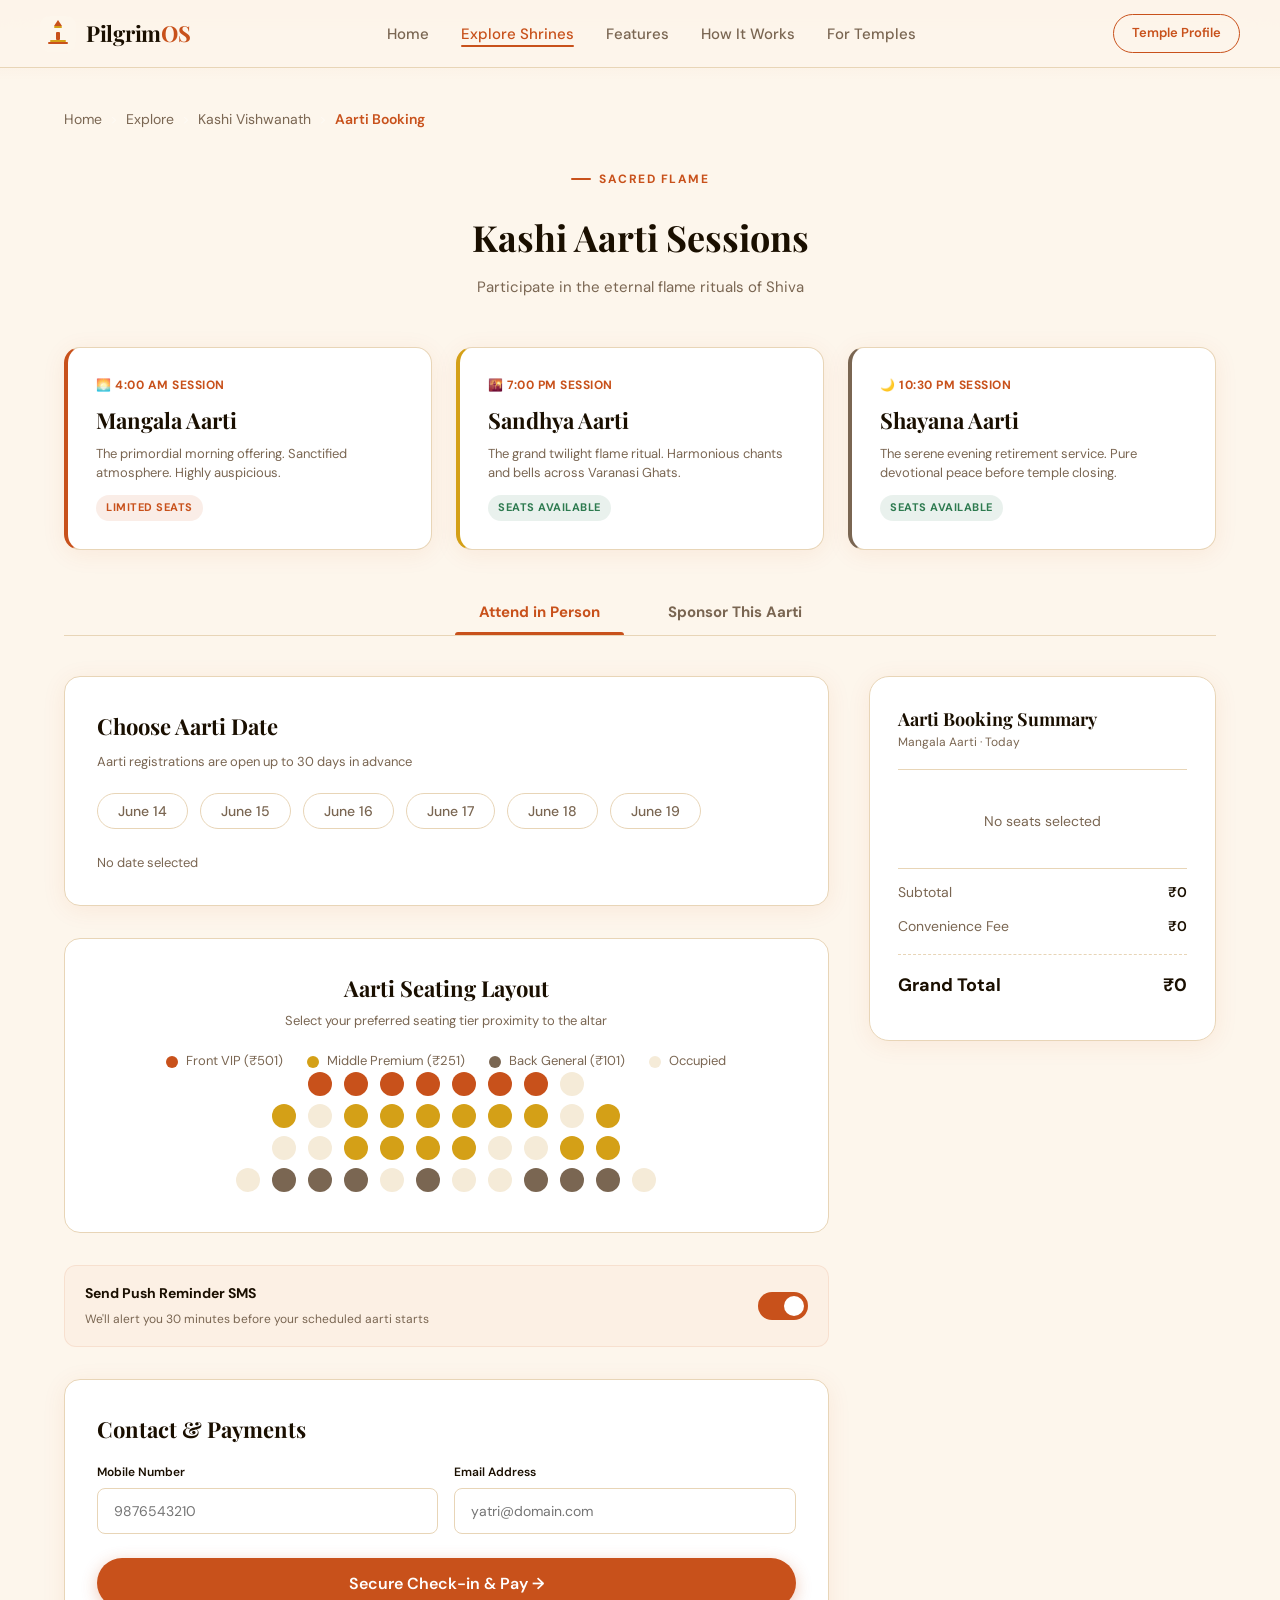
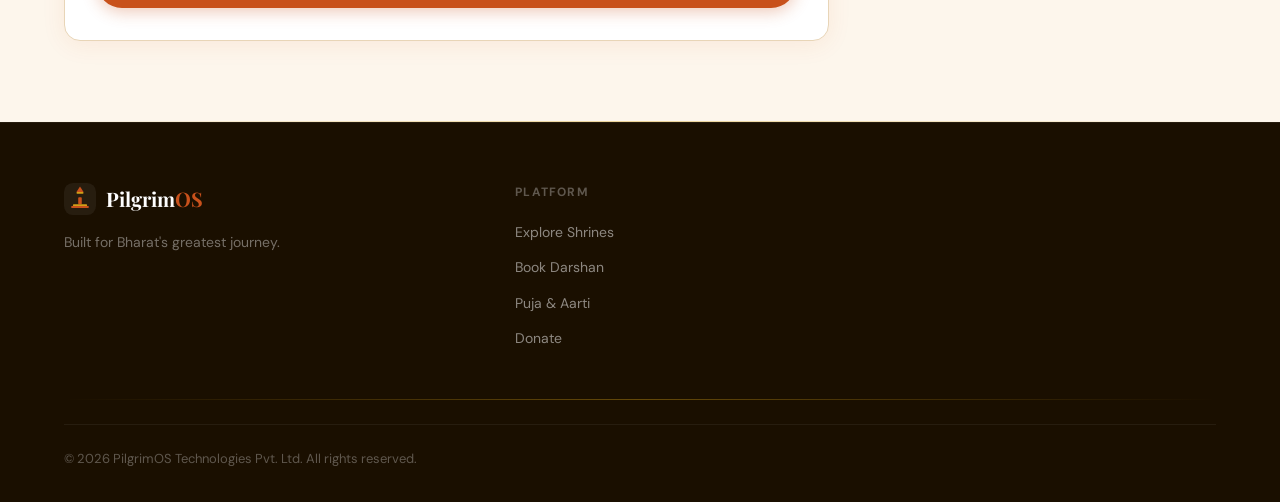
==== booking-aarti.html @ be3bb315 "Add files via upload" ====
<!DOCTYPE html>
<html lang="en">
<head>
  <meta charset="UTF-8" />
  <meta name="viewport" content="width=device-width, initial-scale=1.0" />
  <title>Book Aarti Session — PilgrimOS</title>
  <meta name="description" content="Attend sacred Kashi Vishwanath temple aarti in person or sponsor from afar. Choose seating maps, announce family Gotra during recitations." />
  <link rel="stylesheet" href="styles.css" />
  <link rel="stylesheet" href="styles-extra.css" />
  <link rel="icon" href="data:image/svg+xml,<svg xmlns='http://www.w3.org/2000/svg' viewBox='0 0 32 32'><text y='26' font-size='28'>🛕</text></svg>" />
</head>
<body>

<canvas id="confetti-canvas"></canvas>

<div class="hero-gradient-bar"></div>

<!-- NAVBAR -->
<nav class="navbar" id="navbar">
  <div class="navbar-inner">
    <a href="index.html" class="nav-logo">
      <svg class="nav-logo-icon" viewBox="0 0 36 36" fill="none">
        <rect width="36" height="36" rx="10" fill="#FDF6EC"/>
        <path d="M18 4L22 10H14L18 4Z" fill="#C8511B"/>
        <rect x="14" y="10" width="8" height="2" rx="1" fill="#D4A017"/>
        <rect x="16" y="16" width="4" height="8" rx="1" fill="#C8511B"/>
        <rect x="10" y="24" width="16" height="2" rx="1" fill="#D4A017"/>
        <rect x="8" y="26" width="20" height="2" rx="1" fill="#C8511B"/>
      </svg>
      <span class="nav-logo-text">Pilgrim<span>OS</span></span>
    </a>
    <ul class="nav-links">
      <li><a href="index.html">Home</a></li>
      <li><a href="explore.html" class="active">Explore Shrines</a></li>
      <li><a href="index.html#features">Features</a></li>
      <li><a href="index.html#how-it-works">How It Works</a></li>
      <li><a href="#" onclick="return false;">For Temples</a></li>
    </ul>
    <div class="nav-actions">
      <a href="shrine.html" class="btn btn-ghost btn-sm">Temple Profile</a>
    </div>
  </div>
</nav>

<!-- ============================================================
     BREADCRUMBS & CONTENT
============================================================ -->
<section class="section" style="padding: 40px 0 80px;">
  <div class="container">
    
    <!-- Breadcrumbs -->
    <div class="breadcrumbs" style="color: var(--muted); margin-bottom: 32px;">
      <a href="index.html" style="color: var(--muted);">Home</a>
      <span>&gt;</span>
      <a href="explore.html" style="color: var(--muted);">Explore</a>
      <span>&gt;</span>
      <a href="shrine.html" style="color: var(--muted);">Kashi Vishwanath</a>
      <span>&gt;</span>
      <span style="color: var(--saffron); font-weight: 600;">Aarti Booking</span>
    </div>

    <!-- Page Title -->
    <div style="text-align: center; margin-bottom: 48px;">
      <div class="section-label" style="justify-content:center;">Sacred Flame</div>
      <h1 style="font-family:'Playfair Display',serif; font-size:36px; font-weight:700; color:var(--dark); margin-top:8px;">
        Kashi Aarti Sessions
      </h1>
      <p style="font-size:15px; color:var(--muted); margin-top:8px;">Participate in the eternal flame rituals of Shiva</p>
    </div>

    <!-- SUCCESS SCREEN CONTAINER -->
    <div id="aarti-flow-container">
      
      <!-- ============================================================
           AARTI SCHEDULE CARDS
      ============================================================ -->
      <div class="aarti-grid">
        <div class="aarti-card" onclick="selectAartiSession('mangala', 'Mangala Aarti — 4:00 AM')" style="border-left: 4px solid var(--saffron); cursor:pointer;">
          <div class="aarti-time">🌅 4:00 AM Session</div>
          <h3 style="font-family:'Playfair Display',serif; font-size:22px; font-weight:700; margin-bottom:6px;">Mangala Aarti</h3>
          <p style="font-size:13px; color:var(--muted); line-height:1.5;">The primordial morning offering. Sanctified atmosphere. Highly auspicious.</p>
          <span class="tier-badge-label" style="position:static; display:inline-block; margin-top:12px; background:rgba(200,81,27,0.1); color:var(--saffron);">Limited seats</span>
        </div>

        <div class="aarti-card" onclick="selectAartiSession('sandhya', 'Sandhya Aarti — 7:00 PM')" style="border-left: 4px solid var(--gold); cursor:pointer;">
          <div class="aarti-time">🌇 7:00 PM Session</div>
          <h3 style="font-family:'Playfair Display',serif; font-size:22px; font-weight:700; margin-bottom:6px;">Sandhya Aarti</h3>
          <p style="font-size:13px; color:var(--muted); line-height:1.5;">The grand twilight flame ritual. Harmonious chants and bells across Varanasi Ghats.</p>
          <span class="tier-badge-label" style="position:static; display:inline-block; margin-top:12px; background:rgba(45,122,79,0.1); color:var(--success);">Seats Available</span>
        </div>

        <div class="aarti-card" onclick="selectAartiSession('shayana', 'Shayana Aarti — 10:30 PM')" style="border-left: 4px solid #7A6652; cursor:pointer;">
          <div class="aarti-time">🌙 10:30 PM Session</div>
          <h3 style="font-family:'Playfair Display',serif; font-size:22px; font-weight:700; margin-bottom:6px;">Shayana Aarti</h3>
          <p style="font-size:13px; color:var(--muted); line-height:1.5;">The serene evening retirement service. Pure devotional peace before temple closing.</p>
          <span class="tier-badge-label" style="position:static; display:inline-block; margin-top:12px; background:rgba(45,122,79,0.1); color:var(--success);">Seats Available</span>
        </div>
      </div>

      <!-- ============================================================
           FLOW CHOOOSER TABS
      ============================================================ */ -->
      <div style="display:flex; justify-content:center; gap:20px; border-bottom:1.5px solid var(--border); margin-bottom:40px; padding-bottom:1px;">
        <button type="button" class="tab-item aarti-flow-tab active" data-flow="person" style="padding: 12px 24px; font-weight: 700;">Attend in Person</button>
        <button type="button" class="tab-item aarti-flow-tab" data-flow="sponsor" style="padding: 12px 24px; font-weight: 700;">Sponsor This Aarti</button>
      </div>

      <!-- ============================================================
           TWO-PANEL WORKFLOW
      ============================================================ -->
      <div class="wizard-container">
        
        <!-- Left Pane: Interaction Fields -->
        <div>
          <!-- Date selector -->
          <div style="background:var(--white); border:1.5px solid var(--border); border-radius:16px; padding:32px; box-shadow:var(--card-shadow); margin-bottom:32px;">
            <h3 style="font-family:'Playfair Display',serif; font-size:22px; font-weight:700; color:var(--dark); margin-bottom:8px;">Choose Aarti Date</h3>
            <p style="font-size:13px; color:var(--muted); margin-bottom:20px;">Aarti registrations are open up to 30 days in advance</p>
            <div style="display:flex; gap:12px; overflow-x:auto; padding-bottom:12px; scrollbar-width:none;">
              <button class="pill" onclick="selectAartiDate(14)">June 14</button>
              <button class="pill" onclick="selectAartiDate(15)">June 15</button>
              <button class="pill" onclick="selectAartiDate(16)">June 16</button>
              <button class="pill" onclick="selectAartiDate(17)">June 17</button>
              <button class="pill" onclick="selectAartiDate(18)">June 18</button>
              <button class="pill" onclick="selectAartiDate(19)">June 19</button>
            </div>
            <p id="selected-aarti-date-text" style="font-size:13px; color:var(--muted); margin-top:12px;">No date selected</p>
          </div>

          <!-- PANEL A: ATTEND IN PERSON -->
          <div id="aarti-person-panel" style="display:block;">
            <div class="seat-map-container" style="margin-top:0;">
              <h3 style="font-family:'Playfair Display',serif; font-size:22px; font-weight:700; color:var(--dark); margin-bottom:4px;">Aarti Seating Layout</h3>
              <p style="font-size:13px; color:var(--muted);">Select your preferred seating tier proximity to the altar</p>
              
              <!-- Seat Legend -->
              <div class="seat-legend" style="margin-top:20px;">
                <div class="legend-item"><span class="legend-dot" style="background:var(--saffron);"></span> Front VIP (₹501)</div>
                <div class="legend-item"><span class="legend-dot" style="background:var(--gold);"></span> Middle Premium (₹251)</div>
                <div class="legend-item"><span class="legend-dot" style="background:#7A6652;"></span> Back General (₹101)</div>
                <div class="legend-item"><span class="legend-dot" style="background:var(--parchment-dark);"></span> Occupied</div>
              </div>

              <!-- Layout Matrix -->
              <div id="seat-map-grid"></div>
            </div>

            <!-- Reminder settings -->
            <div class="switch-container" style="margin-top:0; margin-bottom:32px;">
              <div>
                <strong style="color:var(--dark); font-size:14px; display:block;">Send Push Reminder SMS</strong>
                <span style="font-size:12px; color:var(--muted);">We'll alert you 30 minutes before your scheduled aarti starts</span>
              </div>
              <label class="switch">
                <input type="checkbox" checked />
                <span class="slider"></span>
              </label>
            </div>
          </div>

          <!-- PANEL B: SPONSOR AARTI (Hidden by default) -->
          <div id="aarti-sponsor-panel" style="display:none; background:var(--white); border:1.5px solid var(--border); border-radius:16px; padding:32px; box-shadow:var(--card-shadow); margin-bottom:32px;">
            <h3 style="font-family:'Playfair Display',serif; font-size:22px; font-weight:700; color:var(--dark); margin-bottom:4px;">Aarti Sponsorship Offerings</h3>
            <p style="font-size:13px; color:var(--muted); margin-bottom:24px;">Contribute to the temple operations. Your family gotram will be declared at the altar.</p>

            <!-- Preset Amounts Selector -->
            <div style="margin-bottom:20px;">
              <label style="display:block; font-size:13px; font-weight:600; color:var(--dark); margin-bottom:8px;">Offering Presets</label>
              <div class="presets-grid">
                <button type="button" class="preset-btn selected" onclick="selectAartiSponsorPreset(this, 501)">₹501</button>
                <button type="button" class="preset-btn" onclick="selectAartiSponsorPreset(this, 1100)">₹1,100</button>
                <button type="button" class="preset-btn" onclick="selectAartiSponsorPreset(this, 2100)">₹2,100</button>
                <button type="button" class="preset-btn" onclick="selectAartiSponsorPreset(this, 5100)">₹5,100</button>
              </div>
              <input type="number" class="form-input" id="sponsor-custom-amt" placeholder="Or enter Custom Amount (₹)" oninput="updateAartiSponsorCustom(this.value)" />
            </div>

            <!-- Occasion Details -->
            <div class="form-row" style="grid-template-columns:1fr 1fr;">
              <div>
                <label style="display:block; font-size:12px; font-weight:600; margin-bottom:6px;">Occasion Category</label>
                <select class="form-input" id="sponsor-occasion" onchange="aartiState.sponsorshipOccasion = this.value">
                  <option>General Devotion</option>
                  <option>Birthday Blessing</option>
                  <option>Anniversary Blessing</option>
                  <option>Memorial Rememberance</option>
                </select>
              </div>
              <div>
                <label style="display:block; font-size:12px; font-weight:600; margin-bottom:6px;">Devotee Family Name</label>
                <input type="text" class="form-input" id="sponsor-name" placeholder="E.g. Sharma Family, Bangalore" oninput="aartiState.sponsorName = this.value" />
              </div>
            </div>

            <div style="margin-top:16px;">
              <label style="display:block; font-size:12px; font-weight:600; margin-bottom:6px;">On Behalf of (Ganga Sankalp Recitation)</label>
              <input type="text" class="form-input" id="sponsor-behalf" placeholder="Family member names / spiritual purpose" oninput="aartiState.onBehalfOf = this.value" />
            </div>

            <!-- Announcement toggle -->
            <div class="switch-container" style="margin-top:24px;">
              <div>
                <strong style="color:var(--dark); font-size:14px; display:block;">Read out my name in tonight's live announcement</strong>
                <span style="font-size:12px; color:var(--muted);">Broadcasted locally and online via live feed</span>
              </div>
              <label class="switch">
                <input type="checkbox" id="sponsor-announcement" checked onchange="aartiState.shrineAnnouncement = this.checked" />
                <span class="slider"></span>
              </label>
            </div>
          </div>

          <!-- DEVOTEE INFO & PAY BUTTON -->
          <div style="background:var(--white); border:1.5px solid var(--border); border-radius:16px; padding:32px; box-shadow:var(--card-shadow);">
            <h3 style="font-family:'Playfair Display',serif; font-size:22px; font-weight:700; color:var(--dark); margin-bottom:16px;">Contact & Payments</h3>
            <div class="form-row" style="grid-template-columns:1fr 1fr; margin-top:0; margin-bottom:24px;">
              <div>
                <label style="display:block; font-size:12px; font-weight:600; margin-bottom:6px;">Mobile Number</label>
                <input type="tel" class="form-input" placeholder="9876543210" required />
              </div>
              <div>
                <label style="display:block; font-size:12px; font-weight:600; margin-bottom:6px;">Email Address</label>
                <input type="email" class="form-input" placeholder="yatri@domain.com" required />
              </div>
            </div>
            
            <form onsubmit="processAartiBooking(event)">
              <button type="submit" class="btn btn-primary" id="aarti-booking-submit-btn" style="width: 100%; height:50px; font-size:16px;">
                Secure Check-in &amp; Pay &rarr;
              </button>
            </form>
          </div>
        </div>

        <!-- Right Pane: Invoice summary panel -->
        <aside class="summary-card" id="aarti-invoice-panel"></aside>

      </div>
    </div>
  </div>
</section>

<div class="gold-divider"></div>

<!-- FOOTER -->
<footer class="footer">
  <div class="container">
    <div class="footer-grid">
      <div class="footer-brand">
        <div class="footer-logo">
          <a href="index.html" class="nav-logo">
            <svg width="32" height="32" viewBox="0 0 36 36" fill="none">
              <rect width="36" height="36" rx="10" fill="rgba(255,255,255,0.06)"/>
              <path d="M18 4L22 10H14L18 4Z" fill="#C8511B"/>
              <rect x="14" y="10" width="8" height="2" rx="1" fill="#D4A017"/>
              <rect x="16" y="16" width="4" height="8" rx="1" fill="#C8511B"/>
              <rect x="10" y="24" width="16" height="2" rx="1" fill="#D4A017"/>
              <rect x="8" y="26" width="20" height="2" rx="1" fill="#C8511B"/>
            </svg>
            <span style="font-family:'Playfair Display',serif;font-size:20px;font-weight:700;color:white;">Pilgrim<span style="color:#C8511B;">OS</span></span>
          </a>
        </div>
        <p class="footer-tagline">Built for Bharat's greatest journey.</p>
      </div>
      <div>
        <p class="footer-col-title">Platform</p>
        <ul class="footer-links">
          <li><a href="explore.html">Explore Shrines</a></li>
          <li><a href="booking-darshan.html">Book Darshan</a></li>
          <li><a href="booking-aarti.html">Puja & Aarti</a></li>
          <li><a href="donate.html">Donate</a></li>
        </ul>
      </div>
    </div>
    <div class="gold-divider"></div>
    <div class="footer-bottom" style="margin-top:24px;">
      <p class="footer-copy">© 2026 PilgrimOS Technologies Pvt. Ltd. All rights reserved.</p>
    </div>
  </div>
</footer>

<script src="app.js"></script>
<script src="app-extra.js"></script>
</body>
</html>
---- styles.css ----
/* ============================================================
   PILGRIM OS — Design System
   ============================================================ */

@import url('https://fonts.googleapis.com/css2?family=Playfair+Display:ital,wght@0,400;0,600;0,700;0,800;1,400;1,600&family=DM+Sans:ital,opsz,wght@0,9..40,300;0,9..40,400;0,9..40,500;0,9..40,600;0,9..40,700;1,9..40,400&family=Tiro+Devanagari+Sanskrit&display=swap');

/* ---- CSS Variables ---- */
:root {
  --saffron: #C8511B;
  --saffron-light: #E8693A;
  --saffron-dark: #A03D12;
  --gold: #D4A017;
  --gold-light: #F0C040;
  --parchment: #FDF6EC;
  --parchment-dark: #F5EBD8;
  --dark: #1A0F00;
  --dark-mid: #3D2400;
  --white: #FFFFFF;
  --success: #2D7A4F;
  --muted: #7A6652;
  --border: #E8D5B7;
  --card-shadow: 0 4px 24px rgba(200, 81, 27, 0.08);
  --card-shadow-hover: 0 12px 40px rgba(200, 81, 27, 0.18);
  --radius-card: 16px;
  --radius-pill: 40px;
  --transition: all 0.25s cubic-bezier(0.4, 0, 0.2, 1);
}

/* ---- Reset & Base ---- */
*, *::before, *::after {
  box-sizing: border-box;
  margin: 0;
  padding: 0;
}

html {
  scroll-behavior: smooth;
  font-size: 16px;
}

body {
  font-family: 'DM Sans', sans-serif;
  background-color: var(--parchment);
  color: var(--dark);
  line-height: 1.6;
  overflow-x: hidden;
  -webkit-font-smoothing: antialiased;
}

/* ---- Scrollbar ---- */
::-webkit-scrollbar { width: 6px; }
::-webkit-scrollbar-track { background: var(--parchment); }
::-webkit-scrollbar-thumb { background: var(--border); border-radius: 3px; }
::-webkit-scrollbar-thumb:hover { background: var(--gold); }

/* ---- Typography ---- */
h1, h2, h3, .display { font-family: 'Playfair Display', serif; }

.sanskrit { font-family: 'Tiro Devanagari Sanskrit', serif; }

/* ---- Utilities ---- */
.container {
  max-width: 1200px;
  margin: 0 auto;
  padding: 0 24px;
}

.section { padding: 80px 0; }

.text-muted { color: var(--muted); }
.text-saffron { color: var(--saffron); }
.text-gold { color: var(--gold); }

.flex { display: flex; }
.flex-center { display: flex; align-items: center; justify-content: center; }
.flex-between { display: flex; align-items: center; justify-content: space-between; }
.gap-8 { gap: 8px; }
.gap-16 { gap: 16px; }
.gap-24 { gap: 24px; }
.gap-32 { gap: 32px; }

/* ---- Gold Divider ---- */
.gold-divider {
  width: 100%;
  height: 1px;
  background: linear-gradient(90deg, transparent, rgba(212,160,23,0.4), transparent);
  margin: 0;
}

/* ---- Mandala Watermark ---- */
.mandala-bg {
  position: relative;
  overflow: hidden;
}
.mandala-bg::before {
  content: '';
  position: absolute;
  top: 50%;
  right: -10%;
  transform: translateY(-50%);
  width: 600px;
  height: 600px;
  background-image: url("data:image/svg+xml,%3Csvg xmlns='http://www.w3.org/2000/svg' viewBox='0 0 200 200'%3E%3Cg fill='none' stroke='%23C8511B' stroke-width='0.5' opacity='0.04'%3E%3Ccircle cx='100' cy='100' r='90'/%3E%3Ccircle cx='100' cy='100' r='70'/%3E%3Ccircle cx='100' cy='100' r='50'/%3E%3Ccircle cx='100' cy='100' r='30'/%3E%3Ccircle cx='100' cy='100' r='10'/%3E%3Cline x1='100' y1='10' x2='100' y2='190'/%3E%3Cline x1='10' y1='100' x2='190' y2='100'/%3E%3Cline x1='29' y1='29' x2='171' y2='171'/%3E%3Cline x1='171' y1='29' x2='29' y2='171'/%3E%3Cline x1='100' y1='10' x2='171' y2='71'/%3E%3Cline x1='171' y1='71' x2='190' y2='100'/%3E%3Cline x1='190' y1='100' x2='171' y2='129'/%3E%3Cline x1='171' y1='129' x2='100' y2='190'/%3E%3Cline x1='100' y1='190' x2='29' y2='129'/%3E%3Cline x1='29' y1='129' x2='10' y2='100'/%3E%3Cline x1='10' y1='100' x2='29' y2='71'/%3E%3Cline x1='29' y1='71' x2='100' y2='10'/%3E%3C/g%3E%3C/svg%3E");
  background-size: contain;
  background-repeat: no-repeat;
  pointer-events: none;
  z-index: 0;
}

/* ---- Hero Gradient Bar ---- */
.hero-gradient-bar {
  position: fixed;
  top: 0; left: 0; right: 0;
  height: 80px;
  background: linear-gradient(180deg, rgba(200,81,27,0.12) 0%, transparent 100%);
  pointer-events: none;
  z-index: 10;
}

/* ---- Noise Overlay ---- */
.noise-overlay {
  position: absolute;
  inset: 0;
  background-image: url("data:image/svg+xml,%3Csvg viewBox='0 0 256 256' xmlns='http://www.w3.org/2000/svg'%3E%3Cfilter id='noise'%3E%3CfeTurbulence type='fractalNoise' baseFrequency='0.9' numOctaves='4' stitchTiles='stitch'/%3E%3C/filter%3E%3Crect width='100%25' height='100%25' filter='url(%23noise)' opacity='0.025'/%3E%3C/svg%3E");
  pointer-events: none;
  z-index: 1;
}

/* ============================================================
   NAVBAR
   ============================================================ */
.navbar {
  position: sticky;
  top: 0;
  z-index: 100;
  background: rgba(253, 246, 236, 0.92);
  backdrop-filter: blur(16px);
  -webkit-backdrop-filter: blur(16px);
  border-bottom: 1px solid var(--border);
  padding: 0 24px;
  height: 68px;
}

.navbar-inner {
  max-width: 1200px;
  margin: 0 auto;
  height: 100%;
  display: flex;
  align-items: center;
  justify-content: space-between;
}

.nav-logo {
  display: flex;
  align-items: center;
  gap: 10px;
  text-decoration: none;
}

.nav-logo-icon {
  width: 36px;
  height: 36px;
}

.nav-logo-text {
  font-family: 'Playfair Display', serif;
  font-size: 22px;
  font-weight: 700;
  color: var(--dark);
  letter-spacing: -0.3px;
}

.nav-logo-text span {
  color: var(--saffron);
}

.nav-links {
  display: flex;
  align-items: center;
  gap: 32px;
  list-style: none;
}

.nav-links a {
  font-family: 'DM Sans', sans-serif;
  font-size: 15px;
  font-weight: 500;
  color: var(--muted);
  text-decoration: none;
  transition: var(--transition);
  position: relative;
}

.nav-links a::after {
  content: '';
  position: absolute;
  bottom: -3px;
  left: 0;
  width: 0;
  height: 2px;
  background: var(--saffron);
  border-radius: 2px;
  transition: width 0.25s ease;
}

.nav-links a:hover {
  color: var(--saffron);
}
.nav-links a:hover::after,
.nav-links a.active::after { width: 100%; }
.nav-links a.active { color: var(--saffron); }

.nav-actions {
  display: flex;
  align-items: center;
  gap: 12px;
}

/* ============================================================
   BUTTONS
   ============================================================ */
.btn {
  display: inline-flex;
  align-items: center;
  justify-content: center;
  gap: 8px;
  font-family: 'DM Sans', sans-serif;
  font-size: 15px;
  font-weight: 600;
  border-radius: var(--radius-pill);
  cursor: pointer;
  transition: var(--transition);
  text-decoration: none;
  white-space: nowrap;
  border: none;
  outline: none;
}

.btn-primary {
  background: var(--saffron);
  color: var(--white);
  padding: 12px 28px;
  box-shadow: 0 4px 16px rgba(200,81,27,0.3);
}

.btn-primary:hover {
  background: var(--saffron-dark);
  transform: translateY(-2px);
  box-shadow: 0 8px 28px rgba(200,81,27,0.4);
}

.btn-primary:active { transform: translateY(0); }

.btn-ghost {
  background: transparent;
  color: var(--saffron);
  padding: 11px 28px;
  border: 1.5px solid var(--saffron);
}

.btn-ghost:hover {
  background: rgba(200,81,27,0.06);
  transform: translateY(-2px);
}

.btn-sm {
  font-size: 13px;
  padding: 8px 18px;
}

.btn-gold {
  background: linear-gradient(135deg, var(--gold), var(--gold-light));
  color: var(--dark);
  padding: 12px 28px;
  font-weight: 700;
  box-shadow: 0 4px 16px rgba(212,160,23,0.3);
}

.btn-gold:hover {
  transform: translateY(-2px);
  box-shadow: 0 8px 28px rgba(212,160,23,0.4);
}

/* ============================================================
   HERO SECTION
   ============================================================ */
.hero {
  min-height: calc(100vh - 68px);
  display: flex;
  align-items: center;
  background: var(--parchment);
  position: relative;
  overflow: hidden;
  padding: 80px 0 60px;
}

.hero-grid {
  display: grid;
  grid-template-columns: 1fr 1fr;
  gap: 60px;
  align-items: center;
  position: relative;
  z-index: 2;
}

.hero-eyebrow {
  display: inline-flex;
  align-items: center;
  gap: 8px;
  background: rgba(200,81,27,0.08);
  border: 1px solid rgba(200,81,27,0.2);
  border-radius: var(--radius-pill);
  padding: 6px 16px;
  font-size: 13px;
  font-weight: 600;
  color: var(--saffron);
  margin-bottom: 24px;
  font-family: 'DM Sans', sans-serif;
  letter-spacing: 0.5px;
  text-transform: uppercase;
}

.hero-title {
  font-family: 'Playfair Display', serif;
  font-size: 64px;
  font-weight: 800;
  line-height: 1.08;
  color: var(--dark);
  margin-bottom: 20px;
  letter-spacing: -1px;
}

.hero-title .highlight {
  color: var(--saffron);
  font-style: italic;
}

.hero-sub {
  font-size: 18px;
  color: var(--muted);
  line-height: 1.7;
  margin-bottom: 36px;
  max-width: 500px;
  font-weight: 400;
}

.hero-cta-group {
  display: flex;
  gap: 14px;
  flex-wrap: wrap;
  margin-bottom: 48px;
}

.hero-stats-row {
  display: flex;
  gap: 32px;
}

.hero-stat {
  display: flex;
  flex-direction: column;
  gap: 2px;
}

.hero-stat-num {
  font-family: 'Playfair Display', serif;
  font-size: 22px;
  font-weight: 700;
  color: var(--dark);
}

.hero-stat-label {
  font-size: 13px;
  color: var(--muted);
}

/* ---- Shrine Visual ---- */
.hero-visual {
  position: relative;
  display: flex;
  align-items: center;
  justify-content: center;
}

.shrine-illustration {
  width: 100%;
  max-width: 460px;
  position: relative;
}

.floating-chip {
  position: absolute;
  background: var(--white);
  border-radius: 12px;
  padding: 10px 16px;
  box-shadow: var(--card-shadow);
  display: flex;
  align-items: center;
  gap: 8px;
  font-size: 13px;
  font-weight: 600;
  color: var(--dark);
  white-space: nowrap;
  animation: float 4s ease-in-out infinite;
  border: 1px solid var(--border);
}

.floating-chip:nth-child(2) { animation-delay: 1.3s; }
.floating-chip:nth-child(3) { animation-delay: 2.6s; }

.chip-dot {
  width: 8px; height: 8px;
  border-radius: 50%;
  background: var(--success);
  box-shadow: 0 0 0 3px rgba(45,122,79,0.2);
  animation: pulse-dot 2s infinite;
}

@keyframes float {
  0%, 100% { transform: translateY(0); }
  50% { transform: translateY(-8px); }
}

@keyframes pulse-dot {
  0%, 100% { box-shadow: 0 0 0 3px rgba(45,122,79,0.2); }
  50% { box-shadow: 0 0 0 6px rgba(45,122,79,0.1); }
}

/* ============================================================
   MARQUEE TRUST BAR
   ============================================================ */
.trust-bar {
  background: var(--white);
  border-top: 1px solid var(--border);
  border-bottom: 1px solid var(--border);
  padding: 16px 0;
  overflow: hidden;
}

.marquee-track {
  display: flex;
  gap: 48px;
  animation: marquee 28s linear infinite;
  width: max-content;
}

.marquee-track:hover { animation-play-state: paused; }

.trust-item {
  display: flex;
  align-items: center;
  gap: 10px;
  color: var(--muted);
  font-size: 14px;
  font-weight: 500;
  white-space: nowrap;
  opacity: 0.7;
}

.trust-item svg { flex-shrink: 0; }

.trust-sep {
  color: var(--border);
  font-size: 20px;
  opacity: 0.5;
}

@keyframes marquee {
  0% { transform: translateX(0); }
  100% { transform: translateX(-50%); }
}

/* ============================================================
   STATS ROW
   ============================================================ */
.stats-section {
  padding: 60px 0;
  background: var(--white);
}

.stats-grid {
  display: grid;
  grid-template-columns: repeat(4, 1fr);
  gap: 2px;
  background: var(--border);
  border-radius: var(--radius-card);
  overflow: hidden;
  box-shadow: var(--card-shadow);
}

.stat-card {
  background: var(--white);
  padding: 36px 32px;
  display: flex;
  flex-direction: column;
  gap: 8px;
  transition: var(--transition);
  position: relative;
  overflow: hidden;
}

.stat-card::before {
  content: '';
  position: absolute;
  top: 0; left: 0; right: 0;
  height: 3px;
  background: linear-gradient(90deg, var(--saffron), var(--gold));
  transform: scaleX(0);
  transition: transform 0.3s ease;
  transform-origin: left;
}

.stat-card:hover::before { transform: scaleX(1); }
.stat-card:hover { transform: translateY(-2px); }

.stat-icon {
  width: 44px;
  height: 44px;
  border-radius: 12px;
  background: rgba(200,81,27,0.08);
  display: flex;
  align-items: center;
  justify-content: center;
  margin-bottom: 4px;
}

.stat-number {
  font-family: 'Playfair Display', serif;
  font-size: 36px;
  font-weight: 700;
  color: var(--dark);
  line-height: 1;
}

.stat-label {
  font-size: 14px;
  color: var(--muted);
  font-weight: 400;
}

/* ============================================================
   FEATURES
   ============================================================ */
.features-section { padding: 100px 0; background: var(--parchment); }

.section-label {
  display: inline-flex;
  align-items: center;
  gap: 8px;
  font-size: 12px;
  font-weight: 700;
  color: var(--saffron);
  letter-spacing: 1.5px;
  text-transform: uppercase;
  margin-bottom: 12px;
  font-family: 'DM Sans', sans-serif;
}

.section-label::before {
  content: '';
  width: 20px; height: 2px;
  background: var(--saffron);
  border-radius: 2px;
}

.section-title {
  font-family: 'Playfair Display', serif;
  font-size: 44px;
  font-weight: 700;
  color: var(--dark);
  line-height: 1.2;
  margin-bottom: 16px;
}

.section-sub {
  font-size: 17px;
  color: var(--muted);
  max-width: 560px;
  line-height: 1.7;
}

.feature-block {
  display: grid;
  grid-template-columns: 1fr 1fr;
  gap: 80px;
  align-items: center;
  padding: 60px 0;
}

.feature-block + .feature-block {
  border-top: 1px solid rgba(232,213,183,0.6);
}

.feature-block.reverse { direction: rtl; }
.feature-block.reverse > * { direction: ltr; }

.feature-number {
  font-family: 'Playfair Display', serif;
  font-size: 80px;
  font-weight: 800;
  color: rgba(200,81,27,0.06);
  line-height: 1;
  margin-bottom: -20px;
}

.feature-icon-wrap {
  width: 56px; height: 56px;
  border-radius: 16px;
  background: linear-gradient(135deg, rgba(200,81,27,0.12), rgba(212,160,23,0.08));
  display: flex;
  align-items: center;
  justify-content: center;
  margin-bottom: 20px;
}

.feature-title {
  font-family: 'Playfair Display', serif;
  font-size: 30px;
  font-weight: 700;
  color: var(--dark);
  margin-bottom: 12px;
}

.feature-desc {
  font-size: 16px;
  color: var(--muted);
  line-height: 1.8;
  margin-bottom: 24px;
}

.feature-bullets {
  list-style: none;
  display: flex;
  flex-direction: column;
  gap: 10px;
}

.feature-bullets li {
  display: flex;
  align-items: center;
  gap: 10px;
  font-size: 15px;
  color: var(--dark-mid);
}

.bullet-dot {
  width: 6px; height: 6px;
  border-radius: 50%;
  background: var(--saffron);
  flex-shrink: 0;
}

.feature-visual {
  border-radius: var(--radius-card);
  overflow: hidden;
  box-shadow: var(--card-shadow);
  background: var(--white);
  border: 1px solid var(--border);
}

/* ============================================================
   HOW IT WORKS
   ============================================================ */
.how-section {
  padding: 100px 0;
  background: var(--dark);
  position: relative;
  overflow: hidden;
}

.how-section::before {
  content: '';
  position: absolute;
  inset: 0;
  background-image: url("data:image/svg+xml,%3Csvg xmlns='http://www.w3.org/2000/svg' viewBox='0 0 200 200'%3E%3Cg fill='none' stroke='%23D4A017' stroke-width='0.4' opacity='0.06'%3E%3Ccircle cx='100' cy='100' r='90'/%3E%3Ccircle cx='100' cy='100' r='70'/%3E%3Ccircle cx='100' cy='100' r='50'/%3E%3Ccircle cx='100' cy='100' r='30'/%3E%3Ccircle cx='100' cy='100' r='10'/%3E%3Cline x1='100' y1='10' x2='100' y2='190'/%3E%3Cline x1='10' y1='100' x2='190' y2='100'/%3E%3Cline x1='29' y1='29' x2='171' y2='171'/%3E%3Cline x1='171' y1='29' x2='29' y2='171'/%3E%3C/g%3E%3C/svg%3E");
  background-size: 400px;
  pointer-events: none;
}

.how-header { text-align: center; margin-bottom: 64px; position: relative; z-index: 2; }
.how-header .section-label { color: var(--gold); }
.how-header .section-label::before { background: var(--gold); }
.how-header .section-title { color: var(--white); }
.how-header .section-sub { color: rgba(255,255,255,0.5); margin: 0 auto; }

.steps-grid {
  display: grid;
  grid-template-columns: repeat(3, 1fr);
  gap: 2px;
  position: relative;
  z-index: 2;
}

.step-card {
  background: rgba(255,255,255,0.04);
  border: 1px solid rgba(255,255,255,0.08);
  border-radius: var(--radius-card);
  padding: 40px 32px;
  position: relative;
  transition: var(--transition);
}

.step-card:hover {
  background: rgba(255,255,255,0.07);
  transform: translateY(-4px);
  border-color: rgba(212,160,23,0.3);
}

.step-num {
  font-family: 'Playfair Display', serif;
  font-size: 64px;
  font-weight: 800;
  color: rgba(212,160,23,0.15);
  line-height: 1;
  margin-bottom: 16px;
}

.step-icon {
  width: 52px; height: 52px;
  border-radius: 14px;
  background: rgba(212,160,23,0.1);
  border: 1px solid rgba(212,160,23,0.2);
  display: flex;
  align-items: center;
  justify-content: center;
  margin-bottom: 20px;
}

.step-title {
  font-family: 'Playfair Display', serif;
  font-size: 22px;
  font-weight: 700;
  color: var(--white);
  margin-bottom: 10px;
}

.step-desc {
  font-size: 15px;
  color: rgba(255,255,255,0.5);
  line-height: 1.7;
}

.step-connector {
  position: absolute;
  top: 50%;
  right: -24px;
  transform: translateY(-50%);
  color: rgba(212,160,23,0.3);
  font-size: 24px;
  z-index: 3;
}

/* ============================================================
   FOOTER
   ============================================================ */
.footer {
  background: var(--dark);
  border-top: 1px solid rgba(255,255,255,0.06);
  padding: 60px 0 32px;
}

.footer-grid {
  display: grid;
  grid-template-columns: 2fr 1fr 1fr 1fr;
  gap: 48px;
  margin-bottom: 48px;
}

.footer-brand { max-width: 300px; }
.footer-logo { margin-bottom: 16px; }
.footer-tagline {
  font-size: 14px;
  color: rgba(255,255,255,0.4);
  line-height: 1.7;
  margin-bottom: 24px;
}

.footer-col-title {
  font-size: 12px;
  font-weight: 700;
  color: rgba(255,255,255,0.3);
  letter-spacing: 1.2px;
  text-transform: uppercase;
  margin-bottom: 16px;
}

.footer-links {
  list-style: none;
  display: flex;
  flex-direction: column;
  gap: 10px;
}

.footer-links a {
  font-size: 14px;
  color: rgba(255,255,255,0.5);
  text-decoration: none;
  transition: color 0.2s;
}
.footer-links a:hover { color: var(--gold); }

.footer-social {
  display: flex;
  gap: 12px;
  margin-top: 24px;
}

.social-btn {
  width: 36px; height: 36px;
  border-radius: 10px;
  background: rgba(255,255,255,0.06);
  border: 1px solid rgba(255,255,255,0.1);
  display: flex;
  align-items: center;
  justify-content: center;
  cursor: pointer;
  transition: var(--transition);
  text-decoration: none;
}

.social-btn:hover {
  background: rgba(212,160,23,0.15);
  border-color: rgba(212,160,23,0.4);
  transform: translateY(-2px);
}

.footer-bottom {
  padding-top: 24px;
  border-top: 1px solid rgba(255,255,255,0.06);
  display: flex;
  align-items: center;
  justify-content: space-between;
}

.footer-copy {
  font-size: 13px;
  color: rgba(255,255,255,0.3);
}

.footer-made {
  font-size: 13px;
  color: rgba(255,255,255,0.3);
}

/* ============================================================
   EXPLORE PAGE
   ============================================================ */
.explore-hero {
  padding: 80px 0 60px;
  background: var(--parchment);
  text-align: center;
  position: relative;
  overflow: hidden;
}

.explore-hero::before {
  content: '';
  position: absolute;
  top: 0; left: 0; right: 0;
  height: 3px;
  background: linear-gradient(90deg, var(--saffron), var(--gold), var(--saffron));
}

.explore-title {
  font-family: 'Playfair Display', serif;
  font-size: 48px;
  font-weight: 800;
  color: var(--dark);
  margin-bottom: 12px;
}

.explore-sub {
  font-size: 17px;
  color: var(--muted);
  margin-bottom: 40px;
}

/* ---- Search Bar ---- */
.search-container {
  max-width: 680px;
  margin: 0 auto 28px;
  position: relative;
}

.search-bar {
  width: 100%;
  height: 64px;
  border-radius: 32px;
  border: 1.5px solid var(--border);
  background: var(--white);
  padding: 0 24px 0 56px;
  font-family: 'DM Sans', sans-serif;
  font-size: 17px;
  color: var(--dark);
  box-shadow: 0 4px 24px rgba(200,81,27,0.06);
  transition: var(--transition);
  outline: none;
}

.search-bar:focus {
  border-color: var(--saffron);
  box-shadow: 0 0 0 4px rgba(200,81,27,0.1), 0 4px 24px rgba(200,81,27,0.1);
}

.search-bar::placeholder { color: #B0A090; }

.search-icon {
  position: absolute;
  left: 20px;
  top: 50%;
  transform: translateY(-50%);
  color: var(--muted);
  pointer-events: none;
}

.search-btn {
  position: absolute;
  right: 8px;
  top: 50%;
  transform: translateY(-50%);
}

/* ---- Filter Pills ---- */
.filter-pills {
  display: flex;
  gap: 8px;
  justify-content: center;
  flex-wrap: wrap;
}

.pill {
  padding: 8px 20px;
  border-radius: var(--radius-pill);
  font-size: 14px;
  font-weight: 500;
  cursor: pointer;
  transition: var(--transition);
  border: 1.5px solid var(--border);
  background: var(--white);
  color: var(--muted);
  font-family: 'DM Sans', sans-serif;
  outline: none;
}

.pill:hover {
  border-color: var(--saffron);
  color: var(--saffron);
  background: rgba(200,81,27,0.04);
}

.pill.active {
  background: var(--saffron);
  border-color: var(--saffron);
  color: var(--white);
  box-shadow: 0 4px 12px rgba(200,81,27,0.25);
}

/* ---- Shrine Grid ---- */
.shrine-section { padding: 60px 0; }

.shrine-grid {
  display: grid;
  grid-template-columns: repeat(3, 1fr);
  gap: 24px;
}

.shrine-card {
  background: var(--white);
  border-radius: var(--radius-card);
  overflow: hidden;
  box-shadow: var(--card-shadow);
  border: 1px solid var(--border);
  transition: var(--transition);
  cursor: pointer;
  position: relative;
}

.shrine-card:hover {
  transform: translateY(-4px);
  box-shadow: var(--card-shadow-hover);
  border-color: rgba(212,160,23,0.4);
}

.shrine-card:hover .card-gold-shimmer {
  opacity: 1;
}

.card-gold-shimmer {
  position: absolute;
  top: 0; left: 0; right: 0;
  height: 3px;
  background: linear-gradient(90deg, var(--gold), var(--saffron), var(--gold));
  opacity: 0;
  transition: opacity 0.3s ease;
  z-index: 2;
}

.card-image {
  height: 200px;
  position: relative;
  overflow: hidden;
}

.card-image-bg {
  width: 100%; height: 100%;
  display: flex;
  align-items: center;
  justify-content: center;
  position: relative;
}

.card-badge {
  position: absolute;
  top: 12px;
  right: 12px;
  background: rgba(255,255,255,0.9);
  backdrop-filter: blur(8px);
  border-radius: 20px;
  padding: 4px 12px;
  font-size: 12px;
  font-weight: 600;
  display: flex;
  align-items: center;
  gap: 5px;
}

.crowd-low { color: var(--success); }
.crowd-mod { color: #D97706; }
.crowd-high { color: #DC2626; }

.crowd-indicator {
  width: 7px; height: 7px;
  border-radius: 50%;
  animation: pulse-crowd 2s infinite;
}
.crowd-indicator.low { background: var(--success); box-shadow: 0 0 0 3px rgba(45,122,79,0.2); }
.crowd-indicator.mod { background: #D97706; box-shadow: 0 0 0 3px rgba(217,119,6,0.2); }
.crowd-indicator.high { background: #DC2626; box-shadow: 0 0 0 3px rgba(220,38,38,0.2); }

@keyframes pulse-crowd {
  0%, 100% { transform: scale(1); opacity: 1; }
  50% { transform: scale(1.15); opacity: 0.7; }
}

.card-body { padding: 20px; }

.card-location {
  display: flex;
  align-items: center;
  gap: 5px;
  font-size: 12px;
  color: var(--muted);
  margin-bottom: 6px;
  font-weight: 500;
}

.card-name {
  font-family: 'Playfair Display', serif;
  font-size: 20px;
  font-weight: 700;
  color: var(--dark);
  margin-bottom: 8px;
  line-height: 1.3;
}

.card-rating {
  display: flex;
  align-items: center;
  gap: 6px;
  margin-bottom: 16px;
}

.stars {
  display: flex;
  gap: 2px;
}

.star { color: var(--gold); font-size: 13px; }
.star.half { opacity: 0.5; }

.rating-num {
  font-size: 13px;
  font-weight: 600;
  color: var(--dark);
}

.rating-count {
  font-size: 12px;
  color: var(--muted);
}

.card-actions {
  display: flex;
  gap: 8px;
  flex-wrap: wrap;
}

.card-actions .btn-sm {
  flex: 1;
  min-width: 80px;
  font-size: 12px;
  padding: 8px 12px;
  border-radius: 10px;
}

.btn-donate {
  background: rgba(45,122,79,0.1);
  color: var(--success);
  border: 1px solid rgba(45,122,79,0.2);
}
.btn-donate:hover {
  background: var(--success);
  color: var(--white);
  transform: translateY(-1px);
}

/* ---- Circuits Section ---- */
.circuits-section { padding: 60px 0 80px; }

.circuits-header {
  display: flex;
  align-items: flex-end;
  justify-content: space-between;
  margin-bottom: 32px;
}

.circuits-scroll {
  display: flex;
  gap: 20px;
  overflow-x: auto;
  padding-bottom: 16px;
  scroll-snap-type: x mandatory;
  -webkit-overflow-scrolling: touch;
}

.circuits-scroll::-webkit-scrollbar { height: 4px; }
.circuits-scroll::-webkit-scrollbar-thumb { background: var(--border); border-radius: 2px; }

.circuit-card {
  min-width: 260px;
  background: var(--white);
  border-radius: var(--radius-card);
  padding: 28px 24px;
  border: 1px solid var(--border);
  box-shadow: var(--card-shadow);
  scroll-snap-align: start;
  transition: var(--transition);
  cursor: pointer;
  flex-shrink: 0;
  position: relative;
  overflow: hidden;
}

.circuit-card::before {
  content: '';
  position: absolute;
  top: 0; left: 0; right: 0;
  height: 4px;
}

.circuit-card:nth-child(1)::before { background: linear-gradient(90deg, #C8511B, #D4A017); }
.circuit-card:nth-child(2)::before { background: linear-gradient(90deg, #2D7A4F, #059669); }
.circuit-card:nth-child(3)::before { background: linear-gradient(90deg, #7C3AED, #A78BFA); }
.circuit-card:nth-child(4)::before { background: linear-gradient(90deg, #DC2626, #F87171); }
.circuit-card:nth-child(5)::before { background: linear-gradient(90deg, #D4A017, #FBBF24); }

.circuit-card:hover {
  transform: translateY(-4px);
  box-shadow: var(--card-shadow-hover);
}

.circuit-icon {
  width: 48px; height: 48px;
  border-radius: 14px;
  display: flex;
  align-items: center;
  justify-content: center;
  margin-bottom: 16px;
}

.circuit-name {
  font-family: 'Playfair Display', serif;
  font-size: 20px;
  font-weight: 700;
  color: var(--dark);
  margin-bottom: 6px;
}

.circuit-meta {
  display: flex;
  gap: 16px;
  margin-bottom: 16px;
}

.circuit-meta-item {
  display: flex;
  align-items: center;
  gap: 5px;
  font-size: 13px;
  color: var(--muted);
}

.circuit-tag {
  display: inline-flex;
  align-items: center;
  padding: 4px 12px;
  border-radius: 20px;
  font-size: 12px;
  font-weight: 600;
}

.tag-easy { background: rgba(45,122,79,0.1); color: var(--success); }
.tag-moderate { background: rgba(217,119,6,0.1); color: #D97706; }
.tag-hard { background: rgba(220,38,38,0.1); color: #DC2626; }

/* ============================================================
   SKELETON SHIMMER
   ============================================================ */
.shimmer {
  background: linear-gradient(90deg, var(--parchment-dark) 25%, #F9EFDF 50%, var(--parchment-dark) 75%);
  background-size: 200% 100%;
  animation: shimmer 1.5s infinite;
  border-radius: 8px;
}

@keyframes shimmer {
  0% { background-position: 200% 0; }
  100% { background-position: -200% 0; }
}

/* ============================================================
   RESPONSIVE
   ============================================================ */
@media (max-width: 1024px) {
  .hero-title { font-size: 52px; }
  .hero-grid { gap: 40px; }
  .shrine-grid { grid-template-columns: repeat(2, 1fr); }
  .stats-grid { grid-template-columns: repeat(2, 1fr); }
  .footer-grid { grid-template-columns: 1fr 1fr; gap: 32px; }
  .steps-grid { gap: 16px; }
  .feature-block { gap: 48px; }
}

@media (max-width: 768px) {
  .hero-title { font-size: 40px; }
  .hero-grid { grid-template-columns: 1fr; }
  .hero-visual { display: none; }
  .shrine-grid { grid-template-columns: 1fr; }
  .stats-grid { grid-template-columns: repeat(2, 1fr); }
  .steps-grid { grid-template-columns: 1fr; }
  .nav-links { display: none; }
  .feature-block { grid-template-columns: 1fr; }
  .feature-block.reverse { direction: ltr; }
  .section-title { font-size: 32px; }
  .footer-grid { grid-template-columns: 1fr; }
  .circuits-header { flex-direction: column; align-items: flex-start; gap: 16px; }
}

/* ============================================================
   ANIMATIONS ON SCROLL
   ============================================================ */
.fade-up {
  opacity: 0;
  transform: translateY(30px);
  transition: opacity 0.6s ease, transform 0.6s ease;
}
.fade-up.visible {
  opacity: 1;
  transform: translateY(0);
}
.fade-up:nth-child(2) { transition-delay: 0.1s; }
.fade-up:nth-child(3) { transition-delay: 0.2s; }
.fade-up:nth-child(4) { transition-delay: 0.3s; }

/* ============================================================
   CTA BANNER
   ============================================================ */
.cta-banner {
  padding: 80px 0;
  background: linear-gradient(135deg, var(--saffron) 0%, var(--saffron-dark) 60%, #7A1F00 100%);
  text-align: center;
  position: relative;
  overflow: hidden;
}

.cta-banner::before {
  content: '';
  position: absolute;
  inset: 0;
  background-image: url("data:image/svg+xml,%3Csvg xmlns='http://www.w3.org/2000/svg' viewBox='0 0 200 200'%3E%3Cg fill='none' stroke='%23FFFFFF' stroke-width='0.5' opacity='0.06'%3E%3Ccircle cx='100' cy='100' r='90'/%3E%3Ccircle cx='100' cy='100' r='70'/%3E%3Ccircle cx='100' cy='100' r='50'/%3E%3Ccircle cx='100' cy='100' r='30'/%3E%3Cline x1='100' y1='10' x2='100' y2='190'/%3E%3Cline x1='10' y1='100' x2='190' y2='100'/%3E%3C/g%3E%3C/svg%3E");
  background-size: 300px;
  pointer-events: none;
}

.cta-banner-title {
  font-family: 'Playfair Display', serif;
  font-size: 40px;
  font-weight: 700;
  color: var(--white);
  margin-bottom: 12px;
  position: relative;
  z-index: 1;
}

.cta-banner-sub {
  font-size: 17px;
  color: rgba(255,255,255,0.7);
  margin-bottom: 32px;
  position: relative;
  z-index: 1;
}

.cta-banner-actions {
  display: flex;
  gap: 14px;
  justify-content: center;
  position: relative;
  z-index: 1;
}

.btn-white {
  background: var(--white);
  color: var(--saffron);
  padding: 14px 32px;
  font-size: 16px;
  font-weight: 700;
  border-radius: var(--radius-pill);
  border: none;
  cursor: pointer;
  transition: var(--transition);
  text-decoration: none;
  display: inline-flex;
  align-items: center;
  gap: 8px;
}

.btn-white:hover {
  transform: translateY(-2px);
  box-shadow: 0 8px 28px rgba(0,0,0,0.2);
}

.btn-ghost-white {
  background: transparent;
  color: var(--white);
  padding: 13px 32px;
  font-size: 16px;
  font-weight: 600;
  border-radius: var(--radius-pill);
  border: 1.5px solid rgba(255,255,255,0.5);
  cursor: pointer;
  transition: var(--transition);
  text-decoration: none;
  display: inline-flex;
  align-items: center;
  gap: 8px;
}

.btn-ghost-white:hover {
  background: rgba(255,255,255,0.1);
  transform: translateY(-2px);
  border-color: var(--white);
}

/* Count badge */
.results-header {
  display: flex;
  align-items: center;
  justify-content: space-between;
  margin-bottom: 28px;
}
.results-count {
  font-size: 15px;
  color: var(--muted);
}
.results-count strong { color: var(--dark); }
.sort-select {
  font-family: 'DM Sans', sans-serif;
  font-size: 14px;
  border: 1.5px solid var(--border);
  border-radius: 10px;
  padding: 8px 14px;
  background: var(--white);
  color: var(--dark);
  outline: none;
  cursor: pointer;
  transition: var(--transition);
}
.sort-select:focus { border-color: var(--saffron); }
---- styles-extra.css ----
/* ============================================================
   PILGRIM OS — Extra Page Component Styles
   ============================================================ */

/* ---- Breadcrumbs ---- */
.breadcrumbs {
  display: flex;
  align-items: center;
  gap: 8px;
  font-size: 14px;
  color: rgba(255, 255, 255, 0.7);
  margin-bottom: 16px;
}
.breadcrumbs a {
  color: rgba(255, 255, 255, 0.7);
  text-decoration: none;
  transition: var(--transition);
}
.breadcrumbs a:hover {
  color: var(--gold);
}
.breadcrumbs span {
  color: rgba(255, 255, 255, 0.4);
}

/* ---- Sticky Tab Navigation ---- */
.sticky-tabs {
  position: sticky;
  top: 68px;
  background: var(--white);
  border-bottom: 1.5px solid var(--border);
  z-index: 90;
  box-shadow: 0 4px 12px rgba(200, 81, 27, 0.02);
}
.tabs-inner {
  display: flex;
  overflow-x: auto;
  gap: 40px;
  max-width: 1200px;
  margin: 0 auto;
  padding: 0 24px;
  scrollbar-width: none;
}
.tabs-inner::-webkit-scrollbar {
  display: none;
}
.tab-item {
  padding: 20px 0;
  font-family: 'DM Sans', sans-serif;
  font-size: 15px;
  font-weight: 600;
  color: var(--muted);
  background: none;
  border: none;
  cursor: pointer;
  position: relative;
  white-space: nowrap;
  transition: var(--transition);
}
.tab-item:hover {
  color: var(--saffron);
}
.tab-item.active {
  color: var(--saffron);
}
.tab-item.active::after {
  content: '';
  position: absolute;
  bottom: -1.5px;
  left: 0;
  right: 0;
  height: 3px;
  background: var(--saffron);
  border-radius: 3px 3px 0 0;
}

/* ---- Tab Content Panels ---- */
.tab-panel {
  display: none;
  padding: 60px 0;
}
.tab-panel.active {
  display: block;
}

/* ---- Profile Overview layout ---- */
.overview-grid {
  display: grid;
  grid-template-columns: 2fr 1fr;
  gap: 48px;
}
.facility-tag {
  display: flex;
  align-items: center;
  gap: 10px;
  padding: 16px 20px;
  border-radius: 12px;
  background: var(--white);
  border: 1.5px solid var(--border);
  font-weight: 600;
  font-size: 15px;
  transition: var(--transition);
}
.facility-tag:hover {
  border-color: var(--gold);
  transform: translateY(-2px);
  box-shadow: var(--card-shadow);
}
.facility-icon {
  color: var(--success);
  font-weight: 700;
}

.gallery-grid {
  display: grid;
  grid-template-columns: repeat(3, 1fr);
  gap: 20px;
  margin-top: 24px;
}
.gallery-item {
  height: 240px;
  border-radius: 16px;
  overflow: hidden;
  box-shadow: var(--card-shadow);
  border: 1px solid var(--border);
  transition: var(--transition);
  position: relative;
}
.gallery-item:hover {
  transform: scale(1.02);
  box-shadow: var(--card-shadow-hover);
}
.gallery-img-bg {
  width: 100%;
  height: 100%;
  background: linear-gradient(135deg, var(--parchment-dark) 0%, var(--border) 100%);
  display: flex;
  align-items: center;
  justify-content: center;
}

.timings-table {
  width: 100%;
  border-collapse: collapse;
  margin-top: 16px;
}
.timings-table th, .timings-table td {
  padding: 14px 16px;
  text-align: left;
  border-bottom: 1px solid var(--border);
  font-size: 15px;
}
.timings-table th {
  font-weight: 700;
  color: var(--dark);
  background: var(--parchment-dark);
}
.timings-table tr:hover td {
  background: rgba(200,81,27,0.02);
}

/* Festival strip */
.festival-strip {
  display: flex;
  gap: 20px;
  overflow-x: auto;
  padding: 10px 0;
  scrollbar-width: none;
}
.festival-strip::-webkit-scrollbar {
  display: none;
}
.festival-card {
  min-width: 280px;
  background: var(--white);
  border: 1.5px solid var(--border);
  border-radius: 14px;
  padding: 20px;
  box-shadow: var(--card-shadow);
  flex-shrink: 0;
}
.festival-date {
  font-size: 12px;
  font-weight: 700;
  color: var(--saffron);
  text-transform: uppercase;
  margin-bottom: 6px;
}

/* ---- WIZARD LAYOUT ---- */
.wizard-container {
  display: grid;
  grid-template-columns: 2.2fr 1fr;
  gap: 40px;
  align-items: start;
}
.wizard-panel {
  background: var(--white);
  border: 1.5px solid var(--border);
  border-radius: 20px;
  padding: 40px;
  box-shadow: var(--card-shadow);
}
.step-header {
  border-bottom: 1px solid var(--border);
  padding-bottom: 20px;
  margin-bottom: 32px;
}
.step-title {
  font-family: 'Playfair Display', serif;
  font-size: 28px;
  font-weight: 700;
  color: var(--dark);
}
.step-subtitle {
  font-size: 15px;
  color: var(--muted);
  margin-top: 4px;
}

/* Steps Progress Header */
.steps-progress {
  display: flex;
  justify-content: space-between;
  align-items: center;
  position: relative;
  margin-bottom: 48px;
  max-width: 700px;
  margin-left: auto;
  margin-right: auto;
}
.steps-progress::before {
  content: '';
  position: absolute;
  top: 50%;
  left: 0;
  right: 0;
  height: 2px;
  background: var(--border);
  z-index: 1;
  transform: translateY(-50%);
}
.progress-line-active {
  position: absolute;
  top: 50%;
  left: 0;
  height: 2px;
  background: var(--saffron);
  z-index: 2;
  transform: translateY(-50%);
  transition: width 0.4s ease;
  width: 0%;
}
.step-dot-item {
  position: relative;
  z-index: 3;
  width: 36px;
  height: 36px;
  border-radius: 50%;
  background: var(--parchment-dark);
  border: 2px solid var(--border);
  display: flex;
  align-items: center;
  justify-content: center;
  font-weight: 700;
  color: var(--muted);
  font-size: 14px;
  transition: var(--transition);
}
.step-dot-item.active {
  background: var(--saffron);
  border-color: var(--saffron);
  color: var(--white);
  box-shadow: 0 4px 12px rgba(200,81,27,0.3);
}
.step-dot-item.completed {
  background: var(--white);
  border-color: var(--saffron);
  color: var(--saffron);
}

/* Color-coded Calendar */
.cal-grid {
  display: grid;
  grid-template-columns: repeat(7, 1fr);
  gap: 10px;
}
.cal-day-header {
  text-align: center;
  font-weight: 700;
  font-size: 13px;
  color: var(--muted);
  padding: 8px 0;
}
.cal-date-btn {
  height: 60px;
  border-radius: 12px;
  border: 1.5px solid var(--border);
  background: var(--white);
  display: flex;
  flex-direction: column;
  align-items: center;
  justify-content: center;
  font-family: 'DM Sans', sans-serif;
  font-size: 15px;
  font-weight: 600;
  color: var(--dark);
  cursor: pointer;
  transition: var(--transition);
  position: relative;
}
.cal-date-btn .crowd-dot {
  width: 6px;
  height: 6px;
  border-radius: 50%;
  margin-top: 4px;
}
.cal-date-btn.crowd-low { border-color: rgba(45, 122, 79, 0.4); }
.cal-date-btn.crowd-low .crowd-dot { background: var(--success); }
.cal-date-btn.crowd-low:hover { background: rgba(45, 122, 79, 0.05); }

.cal-date-btn.crowd-mod { border-color: rgba(212, 160, 23, 0.4); }
.cal-date-btn.crowd-mod .crowd-dot { background: var(--gold); }
.cal-date-btn.crowd-mod:hover { background: rgba(212, 160, 23, 0.05); }

.cal-date-btn.crowd-high { border-color: rgba(200, 81, 27, 0.4); }
.cal-date-btn.crowd-high .crowd-dot { background: var(--saffron); }
.cal-date-btn.crowd-high:hover { background: rgba(200, 81, 27, 0.05); }

.cal-date-btn.unavailable {
  background: rgba(120,96,72,0.04);
  border-color: var(--border);
  color: rgba(122,102,82,0.4);
  cursor: not-allowed;
  pointer-events: none;
}
.cal-date-btn.selected {
  background: var(--saffron) !important;
  border-color: var(--saffron) !important;
  color: var(--white) !important;
}
.cal-date-btn.selected .crowd-dot {
  background: var(--white) !important;
}

/* Seva Tier 2x2 cards */
.tier-grid {
  display: grid;
  grid-template-columns: repeat(2, 1fr);
  gap: 24px;
}
.tier-card {
  border: 1.5px solid var(--border);
  border-radius: 16px;
  padding: 32px;
  background: var(--white);
  cursor: pointer;
  transition: var(--transition);
  position: relative;
  display: flex;
  flex-direction: column;
}
.tier-card:hover {
  transform: translateY(-4px);
  box-shadow: var(--card-shadow-hover);
}
.tier-card.selected {
  border-width: 2.5px !important;
}
/* Themes */
.tier-card.theme-seva.selected { border-color: #7A6652; }
.tier-card.theme-shraddha.selected { border-color: #2D7A4F; }
.tier-card.theme-archana.selected { border-color: var(--saffron); }
.tier-card.theme-maharaja.selected { border-color: var(--gold); }

.tier-badge-label {
  position: absolute;
  top: 16px; right: 16px;
  font-size: 11px;
  font-weight: 700;
  text-transform: uppercase;
  padding: 4px 10px;
  border-radius: 20px;
  letter-spacing: 0.5px;
}
.theme-seva .tier-badge-label { background: rgba(122,102,82,0.1); color: #7A6652; }
.theme-shraddha .tier-badge-label { background: rgba(45,122,79,0.1); color: var(--success); }
.theme-archana .tier-badge-label { background: rgba(200,81,27,0.1); color: var(--saffron); }
.theme-maharaja .tier-badge-label { background: rgba(212,160,23,0.1); color: var(--gold); }

.tier-price {
  font-family: 'Playfair Display', serif;
  font-size: 32px;
  font-weight: 700;
  color: var(--dark);
  margin: 16px 0;
}
.tier-bullets {
  list-style: none;
  display: flex;
  flex-direction: column;
  gap: 8px;
  margin-bottom: 24px;
  flex-grow: 1;
}
.tier-bullets li {
  font-size: 14px;
  color: var(--muted);
  display: flex;
  align-items: center;
  gap: 8px;
}

/* Time slots grid */
.slots-grid {
  display: grid;
  grid-template-columns: repeat(4, 1fr);
  gap: 16px;
}
.slot-btn {
  padding: 16px;
  border-radius: 12px;
  border: 1.5px solid var(--border);
  background: var(--white);
  text-align: center;
  cursor: pointer;
  transition: var(--transition);
  display: flex;
  flex-direction: column;
  gap: 4px;
}
.slot-btn:hover {
  border-color: var(--saffron);
  background: rgba(200,81,27,0.02);
}
.slot-btn.selected {
  background: var(--saffron) !important;
  border-color: var(--saffron) !important;
  color: var(--white) !important;
}
.slot-btn.full {
  background: rgba(120,96,72,0.04);
  border-color: var(--border);
  opacity: 0.5;
  cursor: not-allowed;
  pointer-events: none;
}
.slot-spots {
  font-size: 11px;
  font-weight: 600;
  color: var(--muted);
}
.slot-btn.selected .slot-spots {
  color: rgba(255,255,255,0.8);
}
.slot-badge {
  font-size: 10px;
  font-weight: 700;
  text-transform: uppercase;
  padding: 2px 6px;
  border-radius: 4px;
  display: inline-block;
  align-self: center;
}

/* Details fields */
.pilgrim-card {
  padding: 24px;
  border-radius: 12px;
  border: 1.5px solid var(--border);
  margin-bottom: 20px;
}
.form-row {
  display: grid;
  grid-template-columns: 1.5fr 1fr 1fr;
  gap: 16px;
  margin-top: 16px;
}
.form-input {
  width: 100%;
  height: 46px;
  border-radius: 8px;
  border: 1.5px solid var(--border);
  padding: 0 16px;
  font-family: 'DM Sans', sans-serif;
  font-size: 14px;
  color: var(--dark);
  outline: none;
  background: var(--white);
  transition: var(--transition);
}
.form-input:focus {
  border-color: var(--saffron);
}

.stepper-container {
  display: flex;
  align-items: center;
  gap: 16px;
  margin-bottom: 24px;
}
.stepper-btn {
  width: 36px; height: 36px;
  border-radius: 50%;
  border: 1.5px solid var(--border);
  background: var(--white);
  cursor: pointer;
  font-size: 18px;
  font-weight: 700;
  display: flex;
  align-items: center;
  justify-content: center;
  transition: var(--transition);
}
.stepper-btn:hover {
  border-color: var(--saffron);
  color: var(--saffron);
}
.stepper-num {
  font-size: 18px;
  font-weight: 700;
}

/* Special Needs Switch */
.switch-container {
  display: flex;
  align-items: center;
  justify-content: space-between;
  padding: 16px 20px;
  border-radius: 12px;
  background: rgba(200,81,27,0.03);
  border: 1px solid rgba(200,81,27,0.1);
  margin-top: 24px;
}
.switch {
  position: relative;
  display: inline-block;
  width: 50px;
  height: 28px;
}
.switch input { opacity: 0; width: 0; height: 0; }
.slider {
  position: absolute;
  cursor: pointer;
  inset: 0;
  background-color: var(--border);
  transition: .4s;
  border-radius: 34px;
}
.slider:before {
  position: absolute;
  content: "";
  height: 20px;
  width: 20px;
  left: 4px;
  bottom: 4px;
  background-color: white;
  transition: .4s;
  border-radius: 50%;
}
input:checked + .slider {
  background-color: var(--saffron);
}
input:checked + .slider:before {
  transform: translateX(22px);
}

/* ---- SUMMARY SIDEBAR ---- */
.summary-card {
  background: var(--white);
  border: 1.5px solid var(--border);
  border-radius: 20px;
  padding: 28px;
  box-shadow: var(--card-shadow);
  position: sticky;
  top: 108px;
}
.summary-header {
  border-bottom: 1px solid var(--border);
  padding-bottom: 16px;
  margin-bottom: 20px;
}
.summary-row {
  display: flex;
  justify-content: space-between;
  font-size: 14px;
  margin-bottom: 12px;
  color: var(--muted);
}
.summary-row.total {
  font-size: 18px;
  font-weight: 700;
  color: var(--dark);
  border-top: 1px dashed var(--border);
  padding-top: 16px;
  margin-top: 16px;
}

/* Payment choices */
.pay-options {
  display: grid;
  grid-template-columns: repeat(2, 1fr);
  gap: 12px;
  margin: 20px 0;
}
.pay-btn {
  padding: 12px;
  border-radius: 10px;
  border: 1.5px solid var(--border);
  background: var(--white);
  font-size: 13px;
  font-weight: 600;
  cursor: pointer;
  transition: var(--transition);
  text-align: center;
}
.pay-btn:hover { border-color: var(--saffron); }
.pay-btn.selected {
  border-color: var(--saffron);
  background: rgba(200,81,27,0.05);
  color: var(--saffron);
}

/* ---- CONFETTI CANVAS ---- */
#confetti-canvas {
  position: fixed;
  inset: 0;
  pointer-events: none;
  z-index: 999;
}

/* ---- SUCCESS PASS CARD ---- */
.success-card {
  max-width: 580px;
  margin: 0 auto;
  background: var(--white);
  border: 1.5px solid var(--border);
  border-radius: 20px;
  padding: 48px;
  box-shadow: var(--card-shadow-hover);
  text-align: center;
  position: relative;
}
.success-checkmark {
  width: 72px; height: 72px;
  background: rgba(45,122,79,0.1);
  border-radius: 50%;
  display: flex;
  align-items: center;
  justify-content: center;
  font-size: 32px;
  color: var(--success);
  margin: 0 auto 24px;
  animation: scaleUp 0.5s cubic-bezier(0.175, 0.885, 0.32, 1.275);
}
@keyframes scaleUp {
  0% { transform: scale(0); opacity: 0; }
  100% { transform: scale(1); opacity: 1; }
}

.success-qr-wrap {
  width: 180px; height: 180px;
  background: var(--white);
  border: 1.5px solid var(--border);
  border-radius: 12px;
  margin: 32px auto;
  padding: 12px;
  display: flex;
  align-items: center;
  justify-content: center;
  box-shadow: var(--card-shadow);
}

/* ============================================================
   AARTI STYLING
   ============================================================ */
.aarti-grid {
  display: grid;
  grid-template-columns: repeat(3, 1fr);
  gap: 24px;
  margin-bottom: 40px;
}
.aarti-card {
  background: var(--white);
  border: 1.5px solid var(--border);
  border-radius: 16px;
  padding: 28px;
  box-shadow: var(--card-shadow);
  transition: var(--transition);
}
.aarti-card:hover {
  transform: translateY(-2px);
  box-shadow: var(--card-shadow-hover);
}
.aarti-time {
  font-size: 12px;
  font-weight: 700;
  color: var(--saffron);
  text-transform: uppercase;
  letter-spacing: 0.5px;
  margin-bottom: 8px;
}

/* Attend in Person Options */
.seat-map-container {
  background: var(--white);
  border: 1.5px solid var(--border);
  border-radius: 16px;
  padding: 32px;
  text-align: center;
  margin: 32px 0;
}
.seat-map-grid {
  display: flex;
  flex-direction: column;
  gap: 12px;
  max-width: 480px;
  margin: 32px auto;
}
.seat-row {
  display: flex;
  justify-content: center;
  gap: 12px;
}
.seat-dot {
  width: 24px; height: 24px;
  border-radius: 50%;
  cursor: pointer;
  transition: var(--transition);
  border: none;
}
.seat-dot.vip { background: var(--saffron); }
.seat-dot.standard { background: var(--gold); }
.seat-dot.general { background: #7A6652; }
.seat-dot.booked { background: var(--parchment-dark); cursor: not-allowed; }
.seat-dot.selected {
  transform: scale(1.25);
  box-shadow: 0 0 0 4px var(--white), 0 0 0 6px var(--success);
  background: var(--success) !important;
}

.seat-legend {
  display: flex;
  justify-content: center;
  gap: 24px;
  font-size: 13px;
  color: var(--muted);
}
.legend-item { display: flex; align-items: center; gap: 8px; }
.legend-dot { width: 12px; height: 12px; border-radius: 50%; }

/* Preset pill selections */
.presets-grid {
  display: grid;
  grid-template-columns: repeat(4, 1fr);
  gap: 12px;
  margin-bottom: 20px;
}
.preset-btn {
  padding: 14px;
  border-radius: 30px;
  border: 1.5px solid var(--border);
  background: var(--white);
  font-weight: 600;
  font-size: 15px;
  cursor: pointer;
  transition: var(--transition);
  text-align: center;
}
.preset-btn:hover { border-color: var(--saffron); color: var(--saffron); }
.preset-btn.selected {
  border-color: var(--saffron);
  background: var(--saffron);
  color: var(--white);
}

/* ============================================================
   DONATION PAGE STYLING
   ============================================================ */
.donate-ticker-box {
  background: var(--white);
  border: 1.5px solid var(--border);
  border-radius: 16px;
  padding: 24px;
  box-shadow: var(--card-shadow);
  display: flex;
  align-items: center;
  gap: 16px;
  border-left: 4px solid var(--success);
}
.live-pulse {
  width: 10px; height: 10px;
  border-radius: 50%;
  background: var(--success);
  box-shadow: 0 0 0 3px rgba(45,122,79,0.2);
  animation: pulse-dot 2s infinite;
}

.donor-wall-card {
  background: var(--white);
  border: 1.5px solid var(--border);
  border-radius: 16px;
  padding: 32px;
  box-shadow: var(--card-shadow);
}
.donor-list {
  display: flex;
  flex-direction: column;
  gap: 12px;
  max-height: 480px;
  overflow-y: auto;
  padding-right: 8px;
}
.donor-item {
  display: flex;
  align-items: center;
  justify-content: space-between;
  padding: 16px;
  border-radius: 10px;
  background: var(--parchment);
  border: 1px solid var(--border);
  transition: all 0.5s ease;
}
.donor-item.highlight-flash {
  background: linear-gradient(90deg, #FFFDF0 0%, #FFF9C4 100%);
  border-color: var(--gold);
}

.progress-bar-wrap {
  width: 100%;
  height: 6px;
  background: var(--parchment-dark);
  border-radius: 3px;
  overflow: hidden;
  margin-top: 10px;
}
.progress-bar-fill {
  height: 100%;
  background: linear-gradient(90deg, var(--saffron), var(--gold));
  border-radius: 3px;
}

/* ============================================================
   PUJA BOOKING CERTIFICATE
   ============================================================ */
.certificate-wrap {
  max-width: 500px;
  margin: 32px auto;
  border: 10px double var(--gold);
  padding: 28px;
  background: #FFFDF9;
  text-align: center;
  position: relative;
  box-shadow: 0 12px 36px rgba(0,0,0,0.15);
}
.certificate-title {
  font-family: 'Tiro Devanagari Sanskrit', serif;
  font-size: 24px;
  color: var(--saffron);
  margin-bottom: 16px;
}

/* ============================================================
   PHASE 3: GLOBAL EXTENSIONS (SCROLLS, TOASTS, MAPS, TIMELINES)
   ============================================================ */

/* ---- Navbar Scroll Shading ---- */
.navbar.scroll-scrolled {
  background: var(--white);
  box-shadow: 0 4px 24px rgba(26,15,0,0.06);
}

/* ---- Mobile Navigation Drawer ---- */
.mobile-nav-drawer {
  position: fixed;
  inset: 0;
  z-index: 150;
  background: rgba(26, 15, 0, 0.7);
  backdrop-filter: blur(8px);
  opacity: 0;
  visibility: hidden;
  transition: all 0.3s ease;
}
.mobile-nav-drawer.open {
  opacity: 1;
  visibility: visible;
}
.drawer-content {
  position: absolute;
  top: 0; right: 0; bottom: 0;
  width: 320px;
  background: var(--parchment);
  border-left: 1.5px solid var(--border);
  padding: 40px 32px;
  display: flex;
  flex-direction: column;
  gap: 32px;
  box-shadow: -10px 0 40px rgba(0,0,0,0.15);
  transform: translateX(100%);
  transition: transform 0.3s cubic-bezier(0.4, 0, 0.2, 1);
}
.mobile-nav-drawer.open .drawer-content {
  transform: translateX(0);
}
.drawer-close-btn {
  align-self: flex-end;
  background: none;
  border: none;
  font-size: 28px;
  color: var(--muted);
  cursor: pointer;
  line-height: 1;
}
.drawer-links {
  list-style: none;
  display: flex;
  flex-direction: column;
  gap: 24px;
}
.drawer-links a {
  font-family: 'Playfair Display', serif;
  font-size: 24px;
  font-weight: 700;
  color: var(--dark);
  text-decoration: none;
  transition: var(--transition);
}
.drawer-links a:hover {
  color: var(--saffron);
}

/* ---- Toast Notification Stack ---- */
.toast-container {
  position: fixed;
  top: 84px;
  right: 24px;
  z-index: 1000;
  display: flex;
  flex-direction: column;
  gap: 12px;
  pointer-events: none;
}
.toast-alert {
  width: 320px;
  background: var(--white);
  border: 1px solid var(--border);
  border-radius: 12px;
  padding: 16px 20px;
  box-shadow: 0 10px 30px rgba(26,15,0,0.12);
  display: flex;
  align-items: center;
  gap: 14px;
  pointer-events: auto;
  transform: translateX(120%);
  opacity: 0;
  transition: transform 0.35s cubic-bezier(0.175, 0.885, 0.32, 1.275), opacity 0.3s;
}
.toast-alert.show {
  transform: translateX(0);
  opacity: 1;
}
/* Toast category accents */
.toast-success { border-left: 4px solid var(--success); }
.toast-warning { border-left: 4px solid var(--gold); }
.toast-error { border-left: 4px solid #DC2626; }

.toast-message {
  font-size: 14px;
  font-weight: 600;
  color: var(--dark);
}

/* ---- Reusable Crowd Badge States ---- */
.crowd-indicator.low { background: var(--success); box-shadow: 0 0 0 3px rgba(45,122,79,0.2); }
.crowd-indicator.mod { background: var(--gold); box-shadow: 0 0 0 3px rgba(212,160,23,0.2); }
.crowd-indicator.high { background: #DC2626; box-shadow: 0 0 0 3px rgba(220,38,38,0.2); }

/* ---- Heat Map Layout (crowd.html) ---- */
.map-layout-grid {
  display: grid;
  grid-template-columns: 1.8fr 1fr;
  gap: 40px;
  align-items: start;
}
.map-canvas-container {
  background: var(--white);
  border: 1.5px solid var(--border);
  border-radius: 20px;
  padding: 32px;
  box-shadow: var(--card-shadow);
  display: flex;
  align-items: center;
  justify-content: center;
}
.heatmap-svg {
  width: 100%;
  max-width: 580px;
  height: auto;
}
.map-zone-shape {
  transition: fill 1.2s ease, stroke 1s ease;
  cursor: pointer;
}
/* Zone animation breathing pulse overlay for extremely congested gates */
@keyframes pulse-red-zone {
  0%, 100% { stroke: #B91C1C; stroke-width: 2; stroke-opacity: 0.8; }
  50% { stroke: #DC2626; stroke-width: 4; stroke-opacity: 0.4; }
}
.map-zone-shape.pulsing-zone {
  animation: pulse-red-zone 2s infinite;
}

/* ---- User Dashboard Layout (dashboard.html) ---- */
.dashboard-grid {
  display: grid;
  grid-template-columns: 1fr 1fr;
  gap: 40px;
  align-items: start;
  margin-top: 32px;
}

/* Past Yatras Timeline Tree */
.timeline-tree {
  position: relative;
  padding-left: 36px;
  margin-top: 24px;
}
.timeline-tree::before {
  content: '';
  position: absolute;
  top: 8px; bottom: 8px; left: 12px;
  width: 2px;
  border-left: 2.5px dashed var(--border);
}
.timeline-node {
  position: relative;
  margin-bottom: 32px;
}
.timeline-node-dot {
  position: absolute;
  top: 4px; left: -36px;
  width: 26px; height: 26px;
  border-radius: 50%;
  background: var(--parchment);
  border: 2px solid var(--saffron);
  display: flex;
  align-items: center;
  justify-content: center;
  font-size: 11px;
  z-index: 2;
}
.timeline-node-card {
  background: var(--white);
  border: 1px solid var(--border);
  border-radius: 12px;
  padding: 20px;
  box-shadow: var(--card-shadow);
  transition: var(--transition);
}
.timeline-node-card:hover {
  transform: translateY(-2px);
  box-shadow: var(--card-shadow-hover);
}

/* Saved Shrines grid */
.saved-shrines-grid {
  display: grid;
  grid-template-columns: repeat(2, 1fr);
  gap: 16px;
}
.saved-shrine-card {
  background: var(--white);
  border: 1px solid var(--border);
  border-radius: 12px;
  padding: 20px;
  box-shadow: var(--card-shadow);
  transition: var(--transition);
  display: flex;
  flex-direction: column;
  justify-content: space-between;
  height: 140px;
}
.saved-shrine-card:hover {
  transform: translateY(-2px);
  box-shadow: var(--card-shadow-hover);
}

/* Dashboard expandable QR Modal */
.qr-expand-overlay {
  position: fixed;
  inset: 0;
  background: rgba(26, 15, 0, 0.85);
  backdrop-filter: blur(8px);
  z-index: 1000;
  display: flex;
  align-items: center;
  justify-content: center;
  opacity: 0;
  visibility: hidden;
  transition: all 0.3s ease;
}
.qr-expand-overlay.show {
  opacity: 1;
  visibility: visible;
}
.qr-expand-box {
  background: var(--white);
  border-radius: 20px;
  padding: 40px;
  max-width: 380px;
  width: 90%;
  text-align: center;
  box-shadow: 0 20px 60px rgba(0,0,0,0.4);
  transform: scale(0.85);
  transition: transform 0.3s cubic-bezier(0.175, 0.885, 0.32, 1.275);
}
.qr-expand-overlay.show .qr-expand-box {
  transform: scale(1);
}

/* Warm Parchment Skeleton Shimmer */
.warm-shimmer {
  background: linear-gradient(90deg, #F0E0C8 25%, #FDF6EC 50%, #F0E0C8 75%);
  background-size: 200% 100%;
  animation: shimmer 1.8s infinite;
  border-radius: 12px;
}

/* ---- Responsive Additions ---- */
@media (max-width: 900px) {
  .map-layout-grid { grid-template-columns: 1fr; }
  .dashboard-grid { grid-template-columns: 1fr; }
  .saved-shrines-grid { grid-template-columns: 1fr; }
}
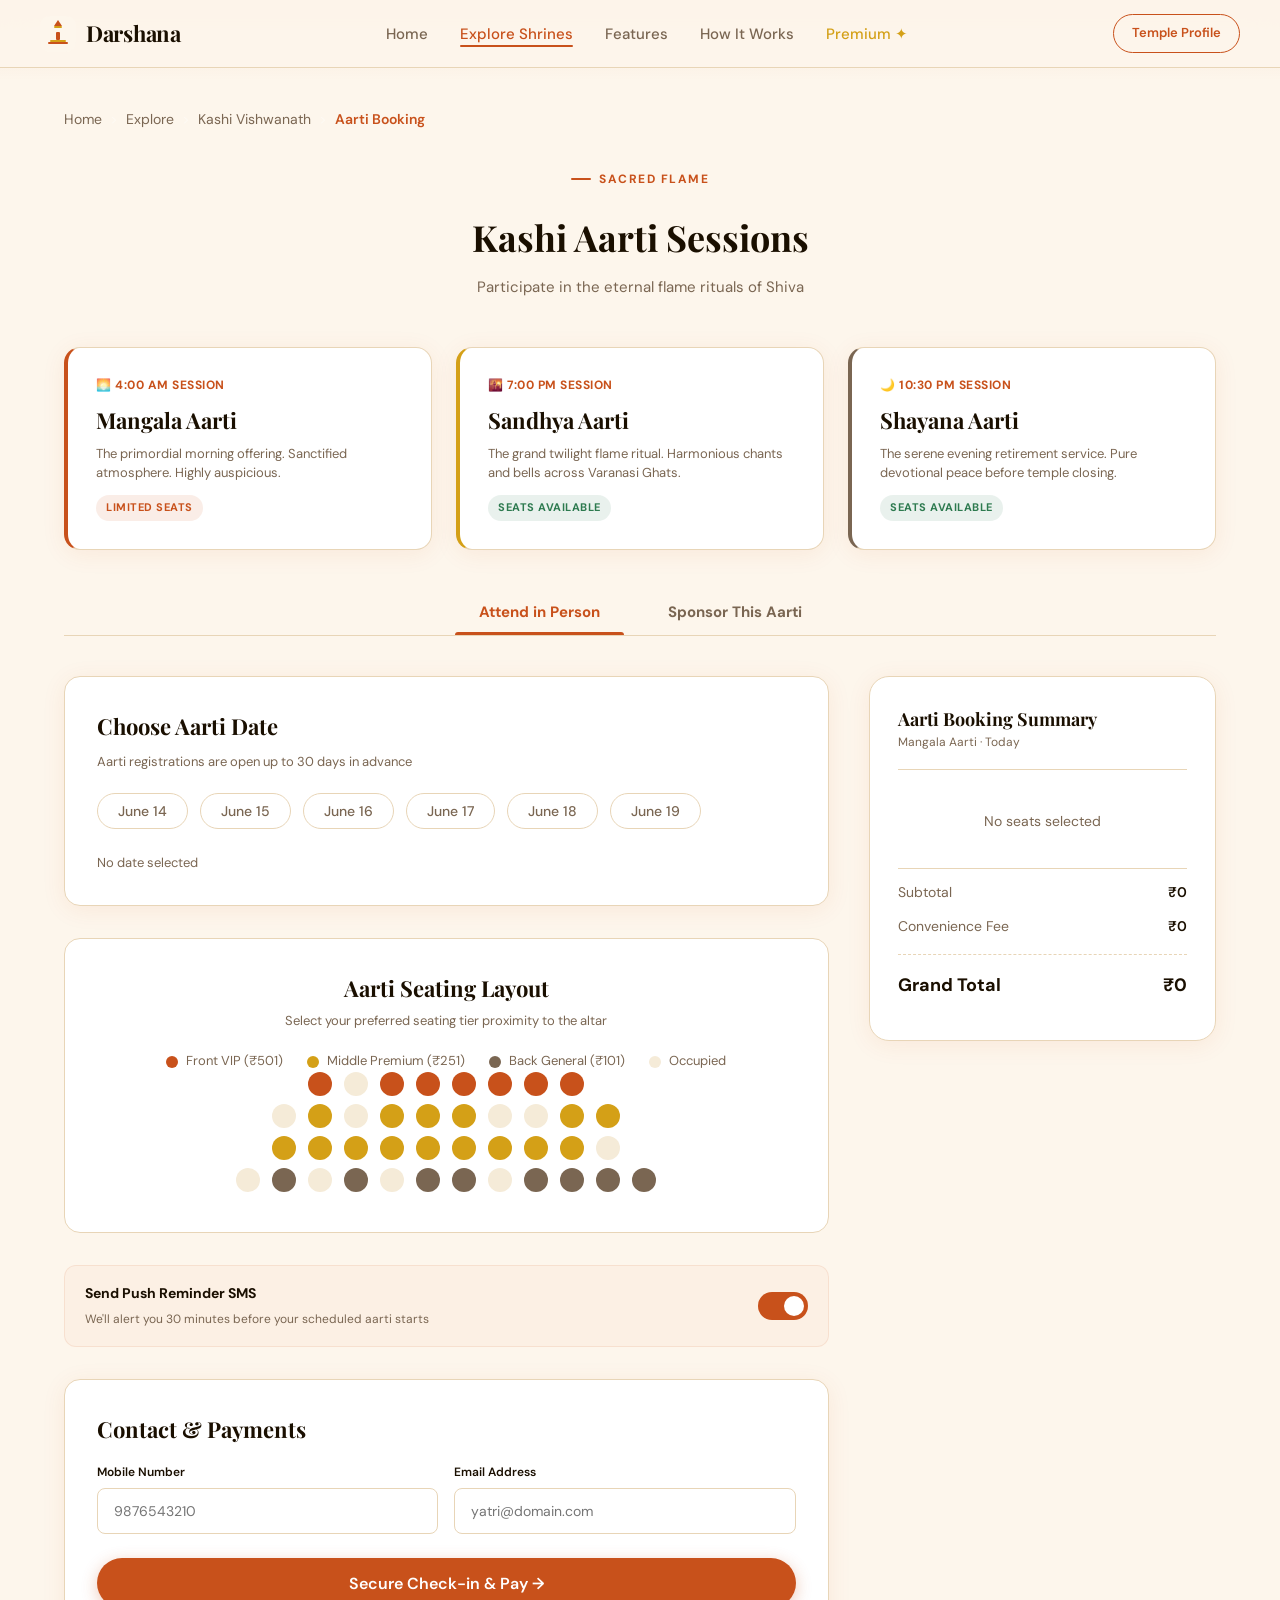
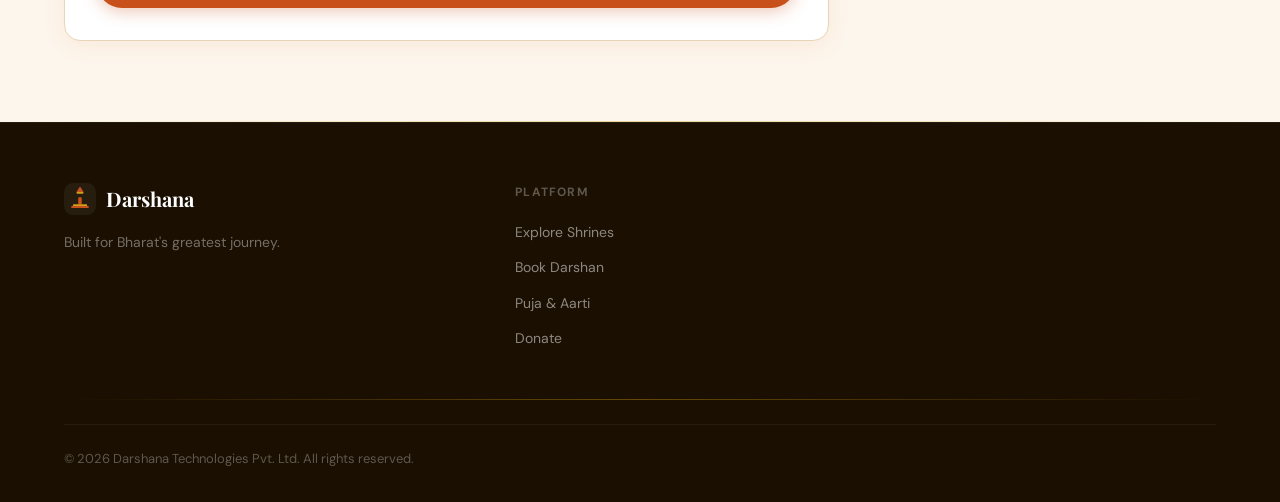
==== commit 40d27cb4: "Add files via upload" ====
--- a/booking-aarti.html
+++ b/booking-aarti.html
@@ -3,7 +3,7 @@
 <head>
   <meta charset="UTF-8" />
   <meta name="viewport" content="width=device-width, initial-scale=1.0" />
-  <title>Book Aarti Session — PilgrimOS</title>
+  <title>Book Aarti Session — Darshana</title>
   <meta name="description" content="Attend sacred Kashi Vishwanath temple aarti in person or sponsor from afar. Choose seating maps, announce family Gotra during recitations." />
   <link rel="stylesheet" href="styles.css" />
   <link rel="stylesheet" href="styles-extra.css" />
@@ -27,14 +27,14 @@
         <rect x="10" y="24" width="16" height="2" rx="1" fill="#D4A017"/>
         <rect x="8" y="26" width="20" height="2" rx="1" fill="#C8511B"/>
       </svg>
-      <span class="nav-logo-text">Pilgrim<span>OS</span></span>
+      <span class="nav-logo-text">Darshana</span>
     </a>
     <ul class="nav-links">
       <li><a href="index.html">Home</a></li>
       <li><a href="explore.html" class="active">Explore Shrines</a></li>
       <li><a href="index.html#features">Features</a></li>
       <li><a href="index.html#how-it-works">How It Works</a></li>
-      <li><a href="#" onclick="return false;">For Temples</a></li>
+      <li><a href="subscription.html" style="color: #D4A017;">Premium ✦</a></li>
     </ul>
     <div class="nav-actions">
       <a href="shrine.html" class="btn btn-ghost btn-sm">Temple Profile</a>
@@ -257,7 +257,7 @@
               <rect x="10" y="24" width="16" height="2" rx="1" fill="#D4A017"/>
               <rect x="8" y="26" width="20" height="2" rx="1" fill="#C8511B"/>
             </svg>
-            <span style="font-family:'Playfair Display',serif;font-size:20px;font-weight:700;color:white;">Pilgrim<span style="color:#C8511B;">OS</span></span>
+            <span style="font-family:'Playfair Display',serif;font-size:20px;font-weight:700;color:white;">Darshana</span>
           </a>
         </div>
         <p class="footer-tagline">Built for Bharat's greatest journey.</p>
@@ -274,7 +274,7 @@
     </div>
     <div class="gold-divider"></div>
     <div class="footer-bottom" style="margin-top:24px;">
-      <p class="footer-copy">© 2026 PilgrimOS Technologies Pvt. Ltd. All rights reserved.</p>
+      <p class="footer-copy">© 2026 Darshana Technologies Pvt. Ltd. All rights reserved.</p>
     </div>
   </div>
 </footer>
--- a/styles.css
+++ b/styles.css
@@ -1,5 +1,5 @@
 /* ============================================================
-   PILGRIM OS — Design System
+   DARSHANA — Design System
    ============================================================ */
 
 @import url('https://fonts.googleapis.com/css2?family=Playfair+Display:ital,wght@0,400;0,600;0,700;0,800;1,400;1,600&family=DM+Sans:ital,opsz,wght@0,9..40,300;0,9..40,400;0,9..40,500;0,9..40,600;0,9..40,700;1,9..40,400&family=Tiro+Devanagari+Sanskrit&display=swap');
--- a/styles-extra.css
+++ b/styles-extra.css
@@ -1,5 +1,5 @@
 /* ============================================================
-   PILGRIM OS — Extra Page Component Styles
+   DARSHANA — Extra Page Component Styles
    ============================================================ */
 
 /* ---- Breadcrumbs ---- */
